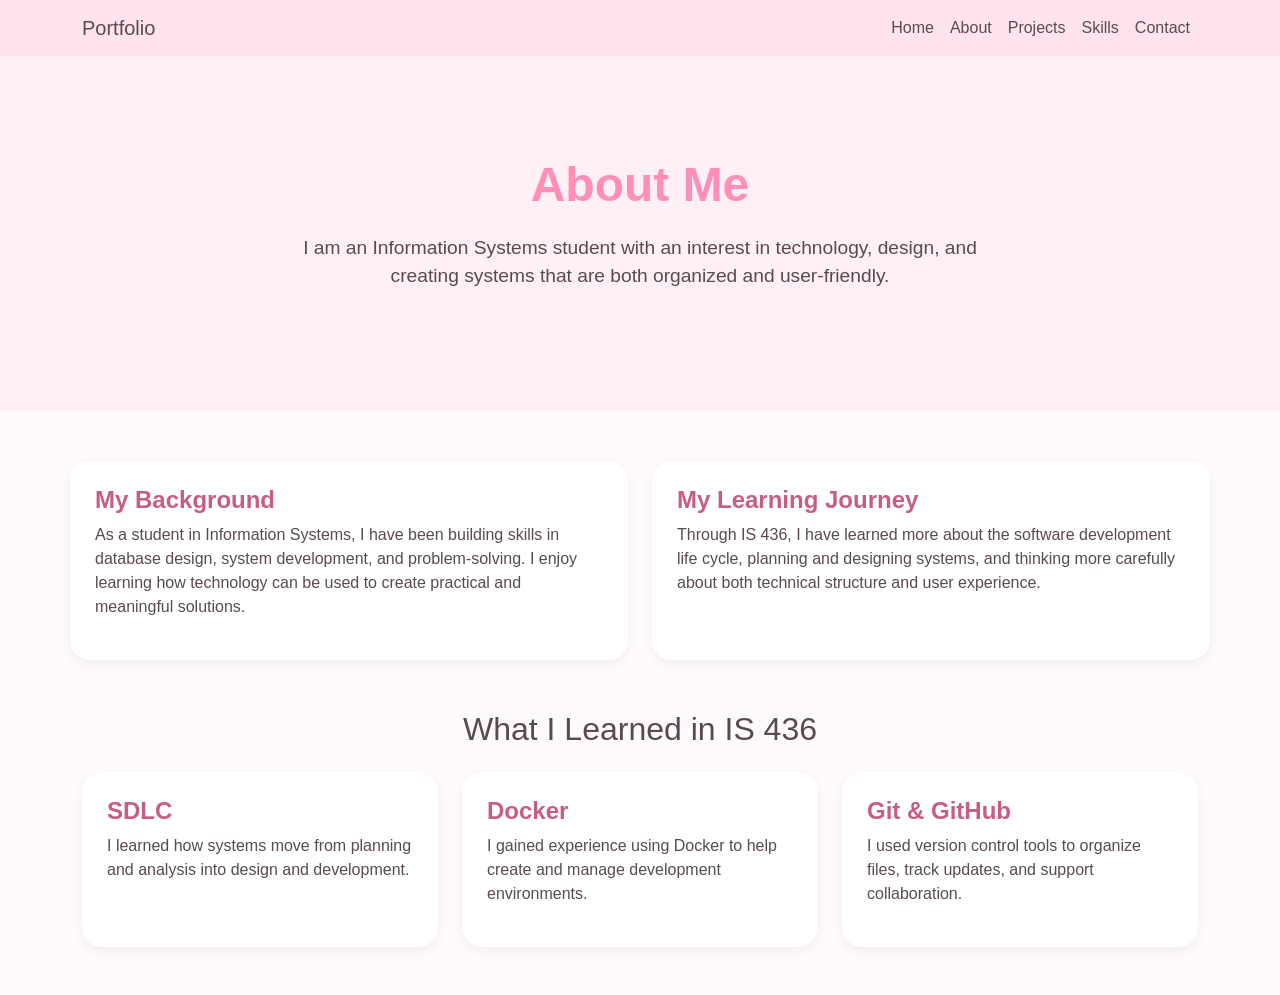
==== about.html @ 29a1f199 "Added files" ====
<!DOCTYPE html>
<html lang="en">
<head>
    <meta charset="UTF-8">
    <meta name="viewport" content="width=device-width, initial-scale=1.0">
    <title>My Portfolio</title>

    <!-- Bootstrap -->
    <link href="https://cdn.jsdelivr.net/npm/bootstrap@5.3.0/dist/css/bootstrap.min.css" rel="stylesheet">

    <!-- Your CSS -->
    <link rel="stylesheet" href="style.css">
</head>

<body>

<!-- NAVBAR -->
<nav class="navbar navbar-expand-lg navbar-dark bg-dark">
  <div class="container">
    <a class="navbar-brand" href="index.html">Portfolio</a>

    <button class="navbar-toggler" data-bs-toggle="collapse" data-bs-target="#nav">
      <span class="navbar-toggler-icon"></span>
    </button>

    <div class="collapse navbar-collapse" id="nav">
      <ul class="navbar-nav ms-auto">
        <li class="nav-item"><a class="nav-link" href="index.html">Home</a></li>
        <li class="nav-item"><a class="nav-link" href="about.html">About</a></li>
        <li class="nav-item"><a class="nav-link" href="projects.html">Projects</a></li>
        <li class="nav-item"><a class="nav-link" href="skills.html">Skills</a></li>
        <li class="nav-item"><a class="nav-link" href="contact.html">Contact</a></li>
      </ul>
    </div>
  </div>
</nav>

<!-- About CONTENT -->
<div class="hero-section">
    <div class="container">
        <h1>About Me</h1>
        <p>
            I am an Information Systems student with an interest in technology, design,
            and creating systems that are both organized and user-friendly.
        </p>
    </div>
</div>

<div class="container section-space">
    <div class="row g-4">
        <div class="col-md-6">
            <div class="highlight-card">
                <h4>My Background</h4>
                <p>
                    As a student in Information Systems, I have been building skills in
                    database design, system development, and problem-solving. I enjoy learning
                    how technology can be used to create practical and meaningful solutions.
                </p>
            </div>
        </div>

        <div class="col-md-6">
            <div class="highlight-card">
                <h4>My Learning Journey</h4>
                <p>
                    Through IS 436, I have learned more about the software development life cycle,
                    planning and designing systems, and thinking more carefully about both technical
                    structure and user experience.
                </p>
            </div>
        </div>
    </div>
</div>

<div class="container pb-5">
    <h2 class="text-center mb-4">What I Learned in IS 436</h2>

    <div class="row g-4">
        <div class="col-md-4">
            <div class="highlight-card">
                <h4>SDLC</h4>
                <p>I learned how systems move from planning and analysis into design and development.</p>
            </div>
        </div>

        <div class="col-md-4">
            <div class="highlight-card">
                <h4>Docker</h4>
                <p>I gained experience using Docker to help create and manage development environments.</p>
            </div>
        </div>

        <div class="col-md-4">
            <div class="highlight-card">
                <h4>Git & GitHub</h4>
                <p>I used version control tools to organize files, track updates, and support collaboration.</p>
            </div>
        </div>
    </div>
</div>
<!-- Bootstrap JS -->
<script src="https://cdn.jsdelivr.net/npm/bootstrap@5.3.0/dist/js/bootstrap.bundle.min.js"></script>

</body>
</html>
---- style.css ----
body {
    font-family: Arial, sans-serif;
    background-color: #fffafb; /* trying to get a very light cherry blossom */
    color: #5a4a4f;
}

/* NAVBAR */
.navbar {
    background-color: #ffe4ee !important;
}

.navbar-brand,
.nav-link {
    color: #5a4a4f !important;
    font-weight: 500;
}

.nav-link:hover {
    color: #ff9ec4 !important;
}

/* HERO SECTION */
.hero-section {
    background-color: #fff0f6; /* soft pink section */
    padding: 100px 20px;
    text-align: center;
}

.hero-section h1 {
    font-size: 3rem;
    font-weight: bold;
    color: #ff8fb8;
}

.hero-section p {
    font-size: 1.2rem;
    max-width: 700px;
    margin: 20px auto;
}

/* BUTTONS */
.btn-pink {
    background-color: #ffb3cc;
    color: white;
    border: none;
    padding: 10px 24px;
    border-radius: 30px;
    margin: 5px;
}

.btn-pink:hover {
    background-color: #ff99bb;
}

/* CARDS */
.highlight-card {
    background-color: #ffffff;
    border-radius: 20px;
    padding: 25px;
    box-shadow: 0 4px 12px rgba(0,0,0,0.06);
    height: 100%;
}

/* SPACING */
.section-space {
    padding: 50px 0;
}

.highlight-card h4 {
    color: #c75d85;
    font-weight: 600;
}
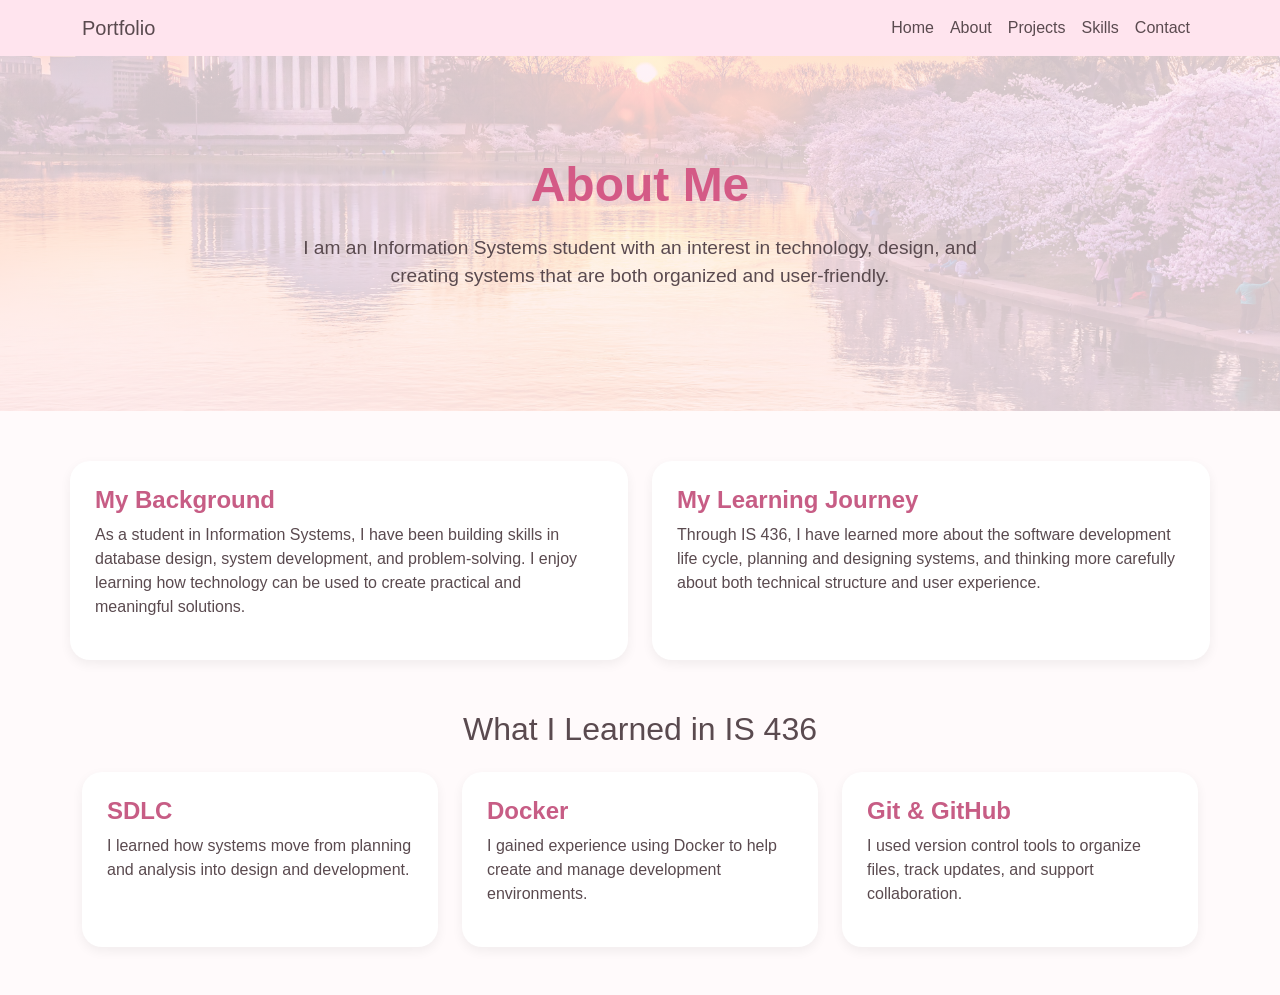
==== commit bf768049: "added updated files" ====
--- a/about.html
+++ b/about.html
@@ -15,7 +15,7 @@
 <body>
 
 <!-- NAVBAR -->
-<nav class="navbar navbar-expand-lg navbar-dark bg-dark">
+<nav class="navbar navbar-expand-lg">
   <div class="container">
     <a class="navbar-brand" href="index.html">Portfolio</a>
 
@@ -36,7 +36,7 @@
 </nav>
 
 <!-- About CONTENT -->
-<div class="hero-section">
+<div class="hero-section about-bg">
     <div class="container">
         <h1>About Me</h1>
         <p>
--- a/style.css
+++ b/style.css
@@ -29,7 +29,7 @@
 .hero-section h1 {
     font-size: 3rem;
     font-weight: bold;
-    color: #ff8fb8;
+    color: #d45a86;
 }
 
 .hero-section p {
@@ -69,4 +69,36 @@
 .highlight-card h4 {
     color: #c75d85;
     font-weight: 600;
+}
+.about-bg {
+    background-image: linear-gradient(rgba(255, 240, 246, 0.82), rgba(255, 240, 246, 0.82)),
+                      url("./images/dc.jpg") !important;
+    background-size: cover !important;
+    background-position: center !important;
+    background-repeat: no-repeat !important;
+}
+.home-photo {
+    max-width: 280px;
+    width: 100%;
+    border-radius: 35px;
+    border: 6px solid #ffd6e7;
+    box-shadow: 0 8px 20px rgba(212, 90, 134, 0.25);
+}
+.home-hero {
+    position: relative;
+    overflow: hidden;
+}
+
+.side-photo {
+    position: absolute;
+    right: 0;
+    top: 50%;
+    transform: translateY(-50%);
+    width: 260px;
+    height: 260px;
+    object-fit: cover;
+    border-radius: 150px 0 0 150px;
+    opacity: 0.85;
+    border: 5px solid #ffd6e7;
+    box-shadow: 0 8px 20px rgba(212, 90, 134, 0.18);
 }
